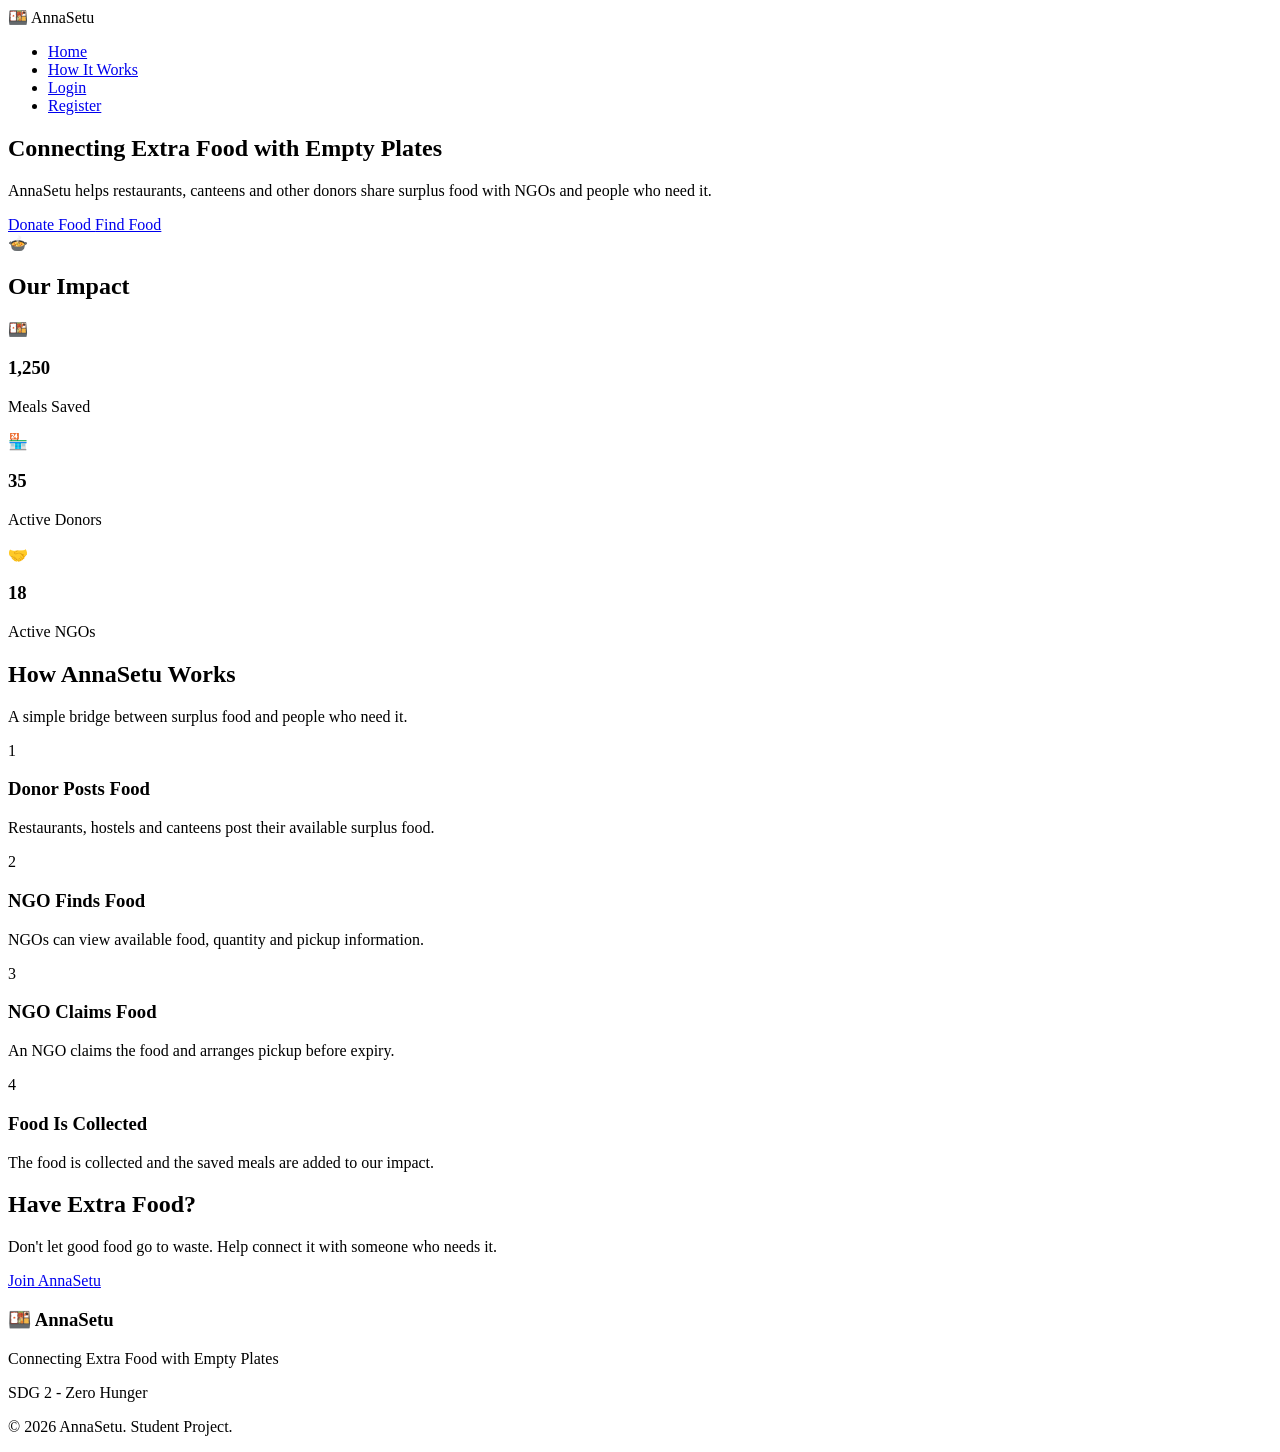
==== index.html @ 91b277bd "Add files via upload" ====
<!DOCTYPE html>
<html lang="en">

<head>
    <meta charset="UTF-8">

    <meta name="viewport" content="width=device-width, initial-scale=1.0">

    <title>AnnaSetu - Food Sharing</title>

    <link rel="stylesheet" href="css/style.css">
</head>

<body>

    <!-- Navigation Bar -->
    <header>
        <nav class="navbar">

            <div class="logo">
                🍱 AnnaSetu
            </div>

            <ul class="nav-links">
                <li><a href="index.html">Home</a></li>
                <li><a href="#how-it-works">How It Works</a></li>
                <li><a href="login.html">Login</a></li>
                <li><a href="register.html" class="nav-button">Register</a></li>
            </ul>

        </nav>
    </header>


    <!-- Hero Section -->
    <section class="hero">

        <div class="hero-content">

            <h1>
                Connecting Extra Food
                <span>with Empty Plates</span>
            </h1>

            <p>
                AnnaSetu helps restaurants, canteens and other donors
                share surplus food with NGOs and people who need it.
            </p>

            <div class="hero-buttons">

                <a href="register.html" class="primary-button">
                    Donate Food
                </a>

                <a href="login.html" class="secondary-button">
                    Find Food
                </a>

            </div>

        </div>

        <div class="hero-image">
            🍲
        </div>

    </section>


    <!-- Impact Section -->
    <section class="impact">

        <h2>Our Impact</h2>

        <div class="impact-container">

            <div class="impact-card">
                <div class="impact-icon">🍱</div>
                <h3>1,250</h3>
                <p>Meals Saved</p>
            </div>

            <div class="impact-card">
                <div class="impact-icon">🏪</div>
                <h3>35</h3>
                <p>Active Donors</p>
            </div>

            <div class="impact-card">
                <div class="impact-icon">🤝</div>
                <h3>18</h3>
                <p>Active NGOs</p>
            </div>

        </div>

    </section>


    <!-- How It Works -->
    <section id="how-it-works" class="how-it-works">

        <h2>How AnnaSetu Works</h2>

        <p class="section-description">
            A simple bridge between surplus food and people who need it.
        </p>

        <div class="steps">

            <div class="step-card">

                <div class="step-number">1</div>

                <h3>Donor Posts Food</h3>

                <p>
                    Restaurants, hostels and canteens
                    post their available surplus food.
                </p>

            </div>


            <div class="step-card">

                <div class="step-number">2</div>

                <h3>NGO Finds Food</h3>

                <p>
                    NGOs can view available food,
                    quantity and pickup information.
                </p>

            </div>


            <div class="step-card">

                <div class="step-number">3</div>

                <h3>NGO Claims Food</h3>

                <p>
                    An NGO claims the food and
                    arranges pickup before expiry.
                </p>

            </div>


            <div class="step-card">

                <div class="step-number">4</div>

                <h3>Food Is Collected</h3>

                <p>
                    The food is collected and the
                    saved meals are added to our impact.
                </p>

            </div>

        </div>

    </section>


    <!-- Call To Action -->
    <section class="cta">

        <h2>Have Extra Food?</h2>

        <p>
            Don't let good food go to waste.
            Help connect it with someone who needs it.
        </p>

        <a href="register.html" class="primary-button">
            Join AnnaSetu
        </a>

    </section>


    <!-- Footer -->
    <footer>

        <div class="footer-content">

            <h3>🍱 AnnaSetu</h3>

            <p>
                Connecting Extra Food with Empty Plates
            </p>

            <p>
                SDG 2 - Zero Hunger
            </p>

        </div>

        <p class="copyright">
            © 2026 AnnaSetu. Student Project.
        </p>

    </footer>


</body>

</html>
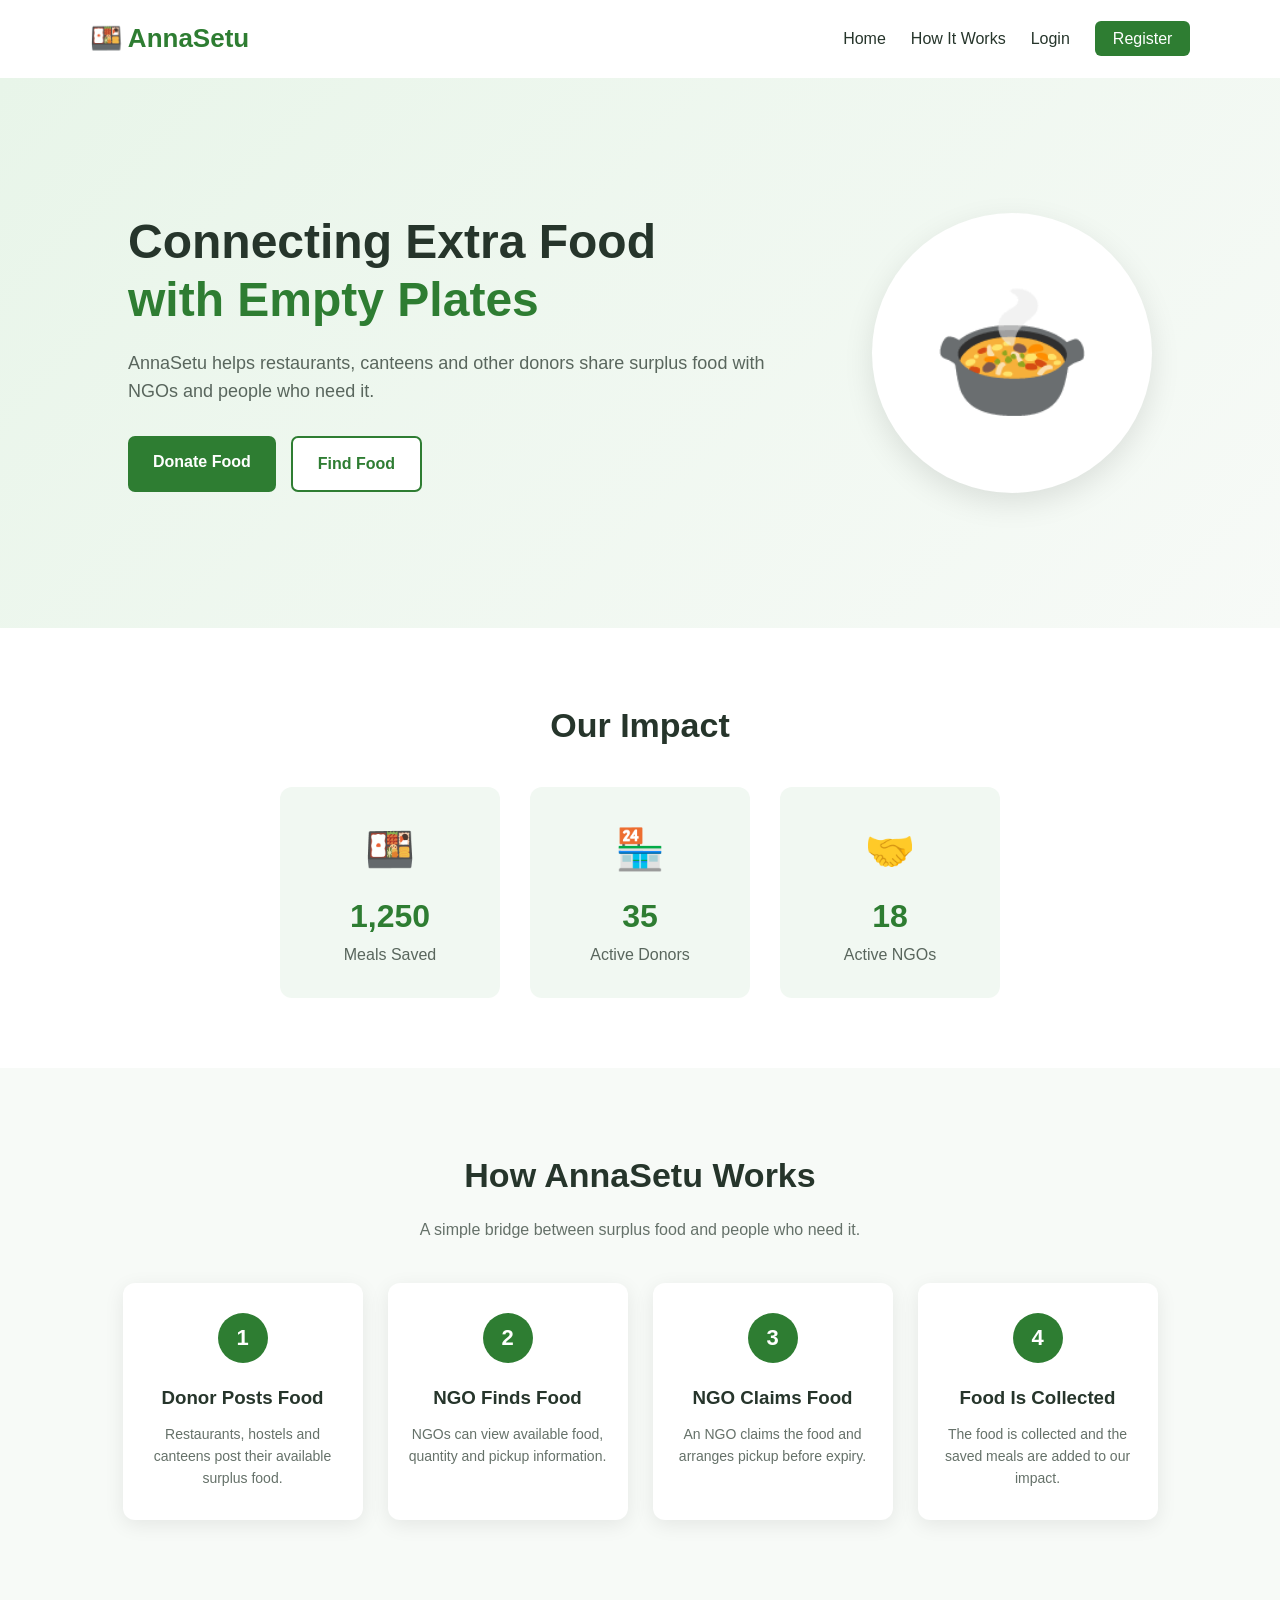
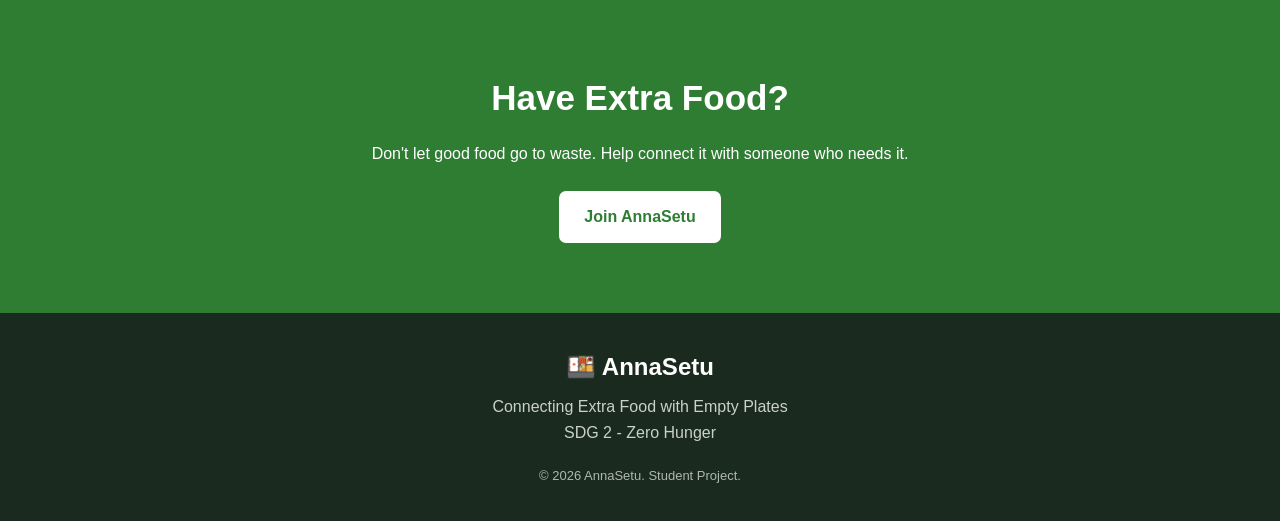
==== commit 04e953e8: "Update index.html" ====
--- a/index.html
+++ b/index.html
@@ -8,7 +8,7 @@
 
     <title>AnnaSetu - Food Sharing</title>
 
-    <link rel="stylesheet" href="css/style.css">
+    <link rel="stylesheet" href="style.css">
 </head>
 
 <body>
@@ -212,4 +212,4 @@
 
 </body>
 
-</html>+</html>
--- a/style.css
+++ b/style.css
@@ -0,0 +1,738 @@
+/* ================================
+   AnnaSetu - Main Styles
+   ================================ */
+
+* {
+    margin: 0;
+    padding: 0;
+    box-sizing: border-box;
+}
+
+body {
+    font-family: Arial, Helvetica, sans-serif;
+    background-color: #f7faf7;
+    color: #26352b;
+    line-height: 1.6;
+}
+
+
+/* ================================
+   Navigation
+   ================================ */
+
+.navbar {
+    display: flex;
+    justify-content: space-between;
+    align-items: center;
+
+    padding: 18px 7%;
+
+    background-color: white;
+
+    box-shadow: 0 2px 10px rgba(0, 0, 0, 0.08);
+}
+
+.logo {
+    font-size: 26px;
+    font-weight: bold;
+    color: #2e7d32;
+}
+
+.nav-links {
+    display: flex;
+    align-items: center;
+    gap: 25px;
+
+    list-style: none;
+}
+
+.nav-links a {
+    text-decoration: none;
+    color: #26352b;
+    font-weight: 500;
+}
+
+.nav-links a:hover {
+    color: #2e7d32;
+}
+
+.nav-button {
+    background-color: #2e7d32;
+    color: white !important;
+
+    padding: 9px 18px;
+    border-radius: 6px;
+}
+
+
+/* ================================
+   Hero Section
+   ================================ */
+
+.hero {
+    min-height: 550px;
+
+    display: flex;
+    justify-content: space-between;
+    align-items: center;
+
+    padding: 70px 10%;
+
+    background: linear-gradient(
+        135deg,
+        #e8f5e9,
+        #f7faf7
+    );
+}
+
+.hero-content {
+    max-width: 650px;
+}
+
+.hero h1 {
+    font-size: 48px;
+    line-height: 1.2;
+    margin-bottom: 20px;
+}
+
+.hero h1 span {
+    display: block;
+    color: #2e7d32;
+}
+
+.hero p {
+    font-size: 18px;
+    color: #59665d;
+    margin-bottom: 30px;
+}
+
+.hero-buttons {
+    display: flex;
+    gap: 15px;
+}
+
+.primary-button,
+.secondary-button {
+    display: inline-block;
+
+    text-decoration: none;
+
+    padding: 13px 25px;
+
+    border-radius: 7px;
+
+    font-weight: bold;
+}
+
+.primary-button {
+    background-color: #2e7d32;
+    color: white;
+}
+
+.primary-button:hover {
+    background-color: #1b5e20;
+}
+
+.secondary-button {
+    border: 2px solid #2e7d32;
+    color: #2e7d32;
+    background-color: white;
+}
+
+.secondary-button:hover {
+    background-color: #e8f5e9;
+}
+
+.hero-image {
+    width: 280px;
+    height: 280px;
+
+    display: flex;
+    justify-content: center;
+    align-items: center;
+
+    background-color: white;
+
+    border-radius: 50%;
+
+    font-size: 130px;
+
+    box-shadow: 0 10px 30px rgba(0, 0, 0, 0.1);
+}
+
+
+/* ================================
+   Impact Section
+   ================================ */
+
+.impact {
+    padding: 70px 8%;
+
+    text-align: center;
+
+    background-color: white;
+}
+
+.impact h2,
+.how-it-works h2 {
+    font-size: 34px;
+    margin-bottom: 35px;
+}
+
+.impact-container {
+    display: flex;
+    justify-content: center;
+    gap: 30px;
+
+    flex-wrap: wrap;
+}
+
+.impact-card {
+    width: 220px;
+
+    padding: 30px 20px;
+
+    background-color: #f1f8f2;
+
+    border-radius: 12px;
+}
+
+.impact-icon {
+    font-size: 40px;
+    margin-bottom: 10px;
+}
+
+.impact-card h3 {
+    font-size: 32px;
+    color: #2e7d32;
+}
+
+.impact-card p {
+    color: #59665d;
+}
+
+
+/* ================================
+   How It Works
+   ================================ */
+
+.how-it-works {
+    padding: 80px 8%;
+
+    text-align: center;
+}
+
+.section-description {
+    color: #657169;
+    margin-top: -20px;
+    margin-bottom: 40px;
+}
+
+.steps {
+    display: flex;
+    justify-content: center;
+    gap: 25px;
+
+    flex-wrap: wrap;
+}
+
+.step-card {
+    width: 240px;
+
+    padding: 30px 20px;
+
+    background-color: white;
+
+    border-radius: 12px;
+
+    box-shadow: 0 5px 20px rgba(0, 0, 0, 0.08);
+}
+
+.step-number {
+    width: 50px;
+    height: 50px;
+
+    display: flex;
+    justify-content: center;
+    align-items: center;
+
+    margin: 0 auto 20px;
+
+    border-radius: 50%;
+
+    background-color: #2e7d32;
+    color: white;
+
+    font-size: 22px;
+    font-weight: bold;
+}
+
+.step-card h3 {
+    margin-bottom: 10px;
+}
+
+.step-card p {
+    color: #657169;
+    font-size: 14px;
+}
+
+
+/* ================================
+   Call To Action
+   ================================ */
+
+.cta {
+    text-align: center;
+
+    padding: 70px 20px;
+
+    background-color: #2e7d32;
+
+    color: white;
+}
+
+.cta h2 {
+    font-size: 35px;
+    margin-bottom: 15px;
+}
+
+.cta p {
+    margin-bottom: 25px;
+}
+
+.cta .primary-button {
+    background-color: white;
+    color: #2e7d32;
+}
+
+
+/* ================================
+   Footer
+   ================================ */
+
+footer {
+    padding: 35px 20px;
+
+    text-align: center;
+
+    background-color: #1b2a1e;
+
+    color: white;
+}
+
+.footer-content h3 {
+    font-size: 24px;
+    margin-bottom: 8px;
+}
+
+.footer-content p {
+    color: #c8d1ca;
+}
+
+.copyright {
+    margin-top: 20px;
+
+    font-size: 13px;
+
+    color: #aeb8b0;
+}
+
+
+/* ================================
+   Mobile Responsive Design
+   ================================ */
+
+@media (max-width: 768px) {
+
+    .navbar {
+        flex-direction: column;
+        gap: 15px;
+    }
+
+    .nav-links {
+        gap: 12px;
+        flex-wrap: wrap;
+        justify-content: center;
+    }
+
+    .hero {
+        flex-direction: column;
+        text-align: center;
+
+        padding: 50px 20px;
+    }
+
+    .hero h1 {
+        font-size: 36px;
+    }
+
+    .hero-buttons {
+        justify-content: center;
+    }
+
+    .hero-image {
+        margin-top: 40px;
+
+        width: 200px;
+        height: 200px;
+
+        font-size: 90px;
+    }
+
+}
+
+/* =========================
+   LOGIN PAGE
+========================= */
+
+.login-section {
+    min-height: 75vh;
+    display: flex;
+    justify-content: center;
+    align-items: center;
+    padding: 40px 20px;
+    background: #f4f9f4;
+}
+
+.login-box {
+    width: 400px;
+    background: white;
+    padding: 35px;
+    border-radius: 15px;
+    box-shadow: 0 5px 20px rgba(0, 0, 0, 0.1);
+}
+
+.login-box h1 {
+    text-align: center;
+    color: #2e7d32;
+    margin-bottom: 10px;
+}
+
+.login-box p {
+    text-align: center;
+    color: #666;
+    margin-bottom: 25px;
+}
+
+.login-box label {
+    display: block;
+    margin-top: 15px;
+    margin-bottom: 6px;
+    font-weight: bold;
+}
+
+.login-box input,
+.login-box select {
+    width: 100%;
+    padding: 12px;
+    border: 1px solid #ccc;
+    border-radius: 8px;
+    font-size: 15px;
+    box-sizing: border-box;
+}
+
+.login-box input:focus,
+.login-box select:focus {
+    outline: none;
+    border-color: #2e7d32;
+}
+
+.login-box .btn {
+    width: 100%;
+    margin-top: 25px;
+    border: none;
+    cursor: pointer;
+}
+
+.register-text {
+    margin-top: 20px;
+}
+
+.register-text a {
+    color: #2e7d32;
+    font-weight: bold;
+    text-decoration: none;
+}
+
+/* =========================
+   DONOR DASHBOARD
+========================= */
+
+.dashboard {
+    min-height: 75vh;
+    padding: 50px 8%;
+    background: #f4f9f4;
+}
+
+.dashboard h1 {
+    text-align: center;
+    color: #2e7d32;
+}
+
+.dashboard > p {
+    text-align: center;
+    color: #666;
+    margin-bottom: 35px;
+}
+
+
+/* Statistics */
+
+.dashboard-cards {
+    display: flex;
+    justify-content: center;
+    gap: 25px;
+    margin-bottom: 40px;
+    flex-wrap: wrap;
+}
+
+.dashboard-card {
+    background: white;
+    width: 220px;
+    padding: 25px;
+    text-align: center;
+    border-radius: 12px;
+    box-shadow: 0 4px 15px rgba(0,0,0,0.08);
+}
+
+.dashboard-card h2 {
+    font-size: 35px;
+    color: #2e7d32;
+    margin: 0;
+}
+
+.dashboard-card p {
+    color: #666;
+}
+
+
+/* Action Cards */
+
+.dashboard-actions {
+    display: flex;
+    justify-content: center;
+    gap: 30px;
+    flex-wrap: wrap;
+}
+
+.action-card {
+    background: white;
+    width: 350px;
+    padding: 30px;
+    border-radius: 12px;
+    box-shadow: 0 4px 15px rgba(0,0,0,0.08);
+}
+
+.action-card h2 {
+    color: #2e7d32;
+}
+
+.action-card p {
+    color: #666;
+    line-height: 1.6;
+}
+
+.action-card .btn {
+    display: inline-block;
+    margin-top: 15px;
+    text-decoration: none;
+}
+
+/* =========================
+   ADD FOOD PAGE
+========================= */
+
+.food-form-section {
+    min-height: 75vh;
+    padding: 50px 20px;
+    background: #f4f9f4;
+    display: flex;
+    justify-content: center;
+    align-items: center;
+}
+
+.food-form-box {
+    width: 500px;
+    background: white;
+    padding: 35px;
+    border-radius: 15px;
+    box-shadow: 0 5px 20px rgba(0, 0, 0, 0.1);
+}
+
+.food-form-box h1 {
+    text-align: center;
+    color: #2e7d32;
+    margin-bottom: 10px;
+}
+
+.food-form-box > p {
+    text-align: center;
+    color: #666;
+    margin-bottom: 25px;
+}
+
+.food-form-box label {
+    display: block;
+    margin-top: 15px;
+    margin-bottom: 6px;
+    font-weight: bold;
+}
+
+.food-form-box input,
+.food-form-box textarea {
+    width: 100%;
+    padding: 12px;
+    border: 1px solid #ccc;
+    border-radius: 8px;
+    font-size: 15px;
+    box-sizing: border-box;
+    font-family: inherit;
+}
+
+.food-form-box input:focus,
+.food-form-box textarea:focus {
+    outline: none;
+    border-color: #2e7d32;
+}
+
+.food-form-box textarea {
+    resize: vertical;
+}
+
+.food-form-box .btn {
+    width: 100%;
+    margin-top: 25px;
+    border: none;
+    cursor: pointer;
+}
+
+/* =========================
+   MY DONATIONS
+========================= */
+
+.donations-section {
+    min-height: 75vh;
+    padding: 50px 8%;
+    background: #f4f9f4;
+}
+
+.donations-section h1 {
+    text-align: center;
+    color: #2e7d32;
+}
+
+.donations-section > p {
+    text-align: center;
+    color: #666;
+    margin-bottom: 35px;
+}
+
+
+/* Donation Container */
+
+#donationsContainer {
+    display: grid;
+    grid-template-columns: repeat(auto-fit, minmax(280px, 1fr));
+    gap: 25px;
+}
+
+
+/* Donation Card */
+
+.donation-card {
+    background: white;
+    padding: 25px;
+    border-radius: 12px;
+    box-shadow: 0 4px 15px rgba(0,0,0,0.08);
+}
+
+.donation-card h2 {
+    color: #2e7d32;
+    margin-top: 0;
+}
+
+.donation-card p {
+    color: #555;
+    line-height: 1.6;
+}
+
+
+/* Status */
+
+.status {
+    display: inline-block;
+    padding: 6px 12px;
+    border-radius: 20px;
+    background: #e8f5e9;
+    color: #2e7d32;
+    font-weight: bold;
+    margin-top: 10px;
+}
+
+
+/* Empty message */
+
+.empty-message {
+    text-align: center;
+    background: white;
+    padding: 40px;
+    border-radius: 12px;
+    color: #666;
+}
+
+/* =========================
+   NGO DASHBOARD
+========================= */
+
+.ngo-card {
+    background: white;
+    padding: 25px;
+    border-radius: 12px;
+    box-shadow: 0 4px 15px rgba(0,0,0,0.08);
+}
+
+/* =========================
+   AVAILABLE FOOD
+========================= */
+
+.food-card {
+    background: white;
+    padding: 25px;
+    border-radius: 12px;
+    box-shadow: 0 4px 15px rgba(0,0,0,0.08);
+}
+
+.food-card h2 {
+    color: #2e7d32;
+    margin-top: 0;
+}
+
+.food-card p {
+    color: #555;
+    line-height: 1.6;
+}
+
+.claim-btn {
+    margin-top: 15px;
+    border: none;
+    cursor: pointer;
+    width: 100%;
+}
+
+.claimed {
+    background: #eeeeee;
+    color: #666;
+    padding: 10px;
+    border-radius: 8px;
+    text-align: center;
+}
+
+.food-grid {
+    display: grid;
+    grid-template-columns: repeat(
+        auto-fit,
+        minmax(280px, 1fr)
+    );
+
+    gap: 25px;
+}
